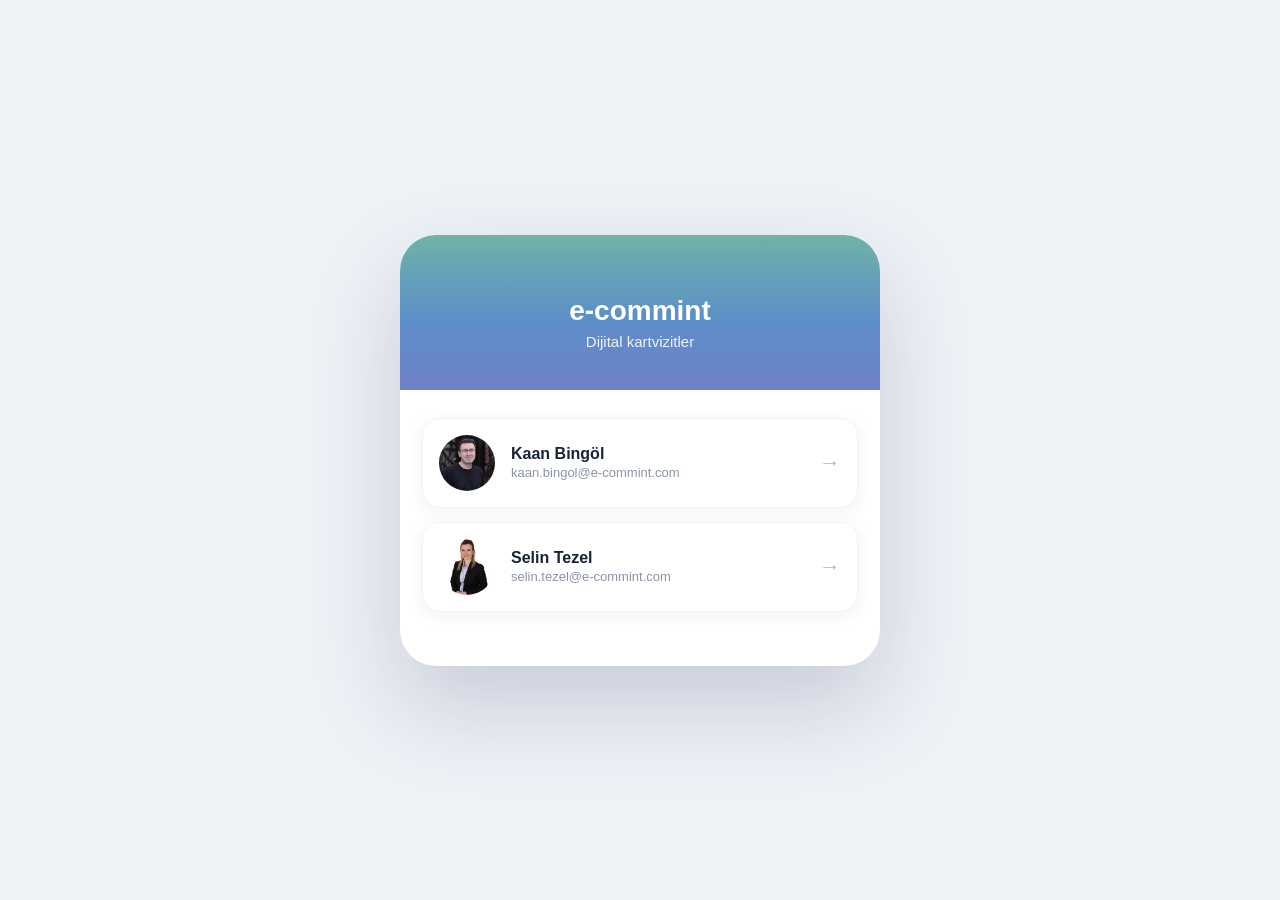
==== index.html @ f7a7f606 "first commit" ====
<!DOCTYPE html>
<html lang="tr">
<head>
  <meta charset="UTF-8" />
  <meta name="viewport" content="width=device-width, initial-scale=1.0" />
  <meta name="theme-color" content="#5d8fc8" />
  <title>e-commint vCard</title>
  <link rel="stylesheet" href="assets/style.css" />
  <style>
    .index-hero {
      padding: 60px 24px 40px;
      text-align: center;
      background: linear-gradient(180deg, #6fb3a8 0%, #5d8fc8 55%, #6f7fc8 100%);
      color: #ffffff;
    }
    .index-hero h1 {
      font-size: 28px;
      font-weight: 700;
      margin-bottom: 6px;
    }
    .index-hero p {
      opacity: 0.9;
      font-size: 15px;
    }
    .index-list {
      padding: 28px 22px 40px;
    }
    .person-card {
      display: flex;
      align-items: center;
      gap: 16px;
      padding: 16px;
      background: #ffffff;
      border-radius: 18px;
      box-shadow: 0 4px 18px rgba(20, 30, 70, 0.06);
      border: 1px solid #f0f2f7;
      margin-bottom: 14px;
      text-decoration: none;
      color: inherit;
      transition: transform 0.15s ease, box-shadow 0.15s ease;
    }
    @media (hover: hover) {
      .person-card:hover {
        transform: translateY(-2px);
        box-shadow: 0 8px 24px rgba(20, 30, 70, 0.1);
      }
    }
    .person-card img {
      width: 56px;
      height: 56px;
      border-radius: 50%;
      object-fit: cover;
      flex-shrink: 0;
    }
    .person-card .info-text { flex: 1; }
    .person-card .info-value { font-size: 16px; font-weight: 600; }
    .person-card .info-sub { font-size: 13px; color: #8a93a8; margin-top: 2px; }
  </style>
</head>
<body>
  <main class="card">
    <section class="index-hero">
      <h1>e-commint</h1>
      <p>Dijital kartvizitler</p>
    </section>
    <section class="index-list">
      <a class="person-card" href="kaanbingol/">
        <img src="public/kaan.jpeg" alt="Kaan Bingöl" />
        <div class="info-text">
          <div class="info-value">Kaan Bingöl</div>
          <div class="info-sub">kaan.bingol@e-commint.com</div>
        </div>
        <span class="arrow">→</span>
      </a>
      <a class="person-card" href="selintezel/">
        <img src="public/selin.jpeg" alt="Selin Tezel" />
        <div class="info-text">
          <div class="info-value">Selin Tezel</div>
          <div class="info-sub">selin.tezel@e-commint.com</div>
        </div>
        <span class="arrow">→</span>
      </a>
    </section>
  </main>
</body>
</html>
---- assets/style.css ----
* {
  margin: 0;
  padding: 0;
  box-sizing: border-box;
  -webkit-tap-highlight-color: transparent;
}

html, body {
  height: 100%;
}

body {
  font-family: -apple-system, BlinkMacSystemFont, "Segoe UI", Roboto, "Helvetica Neue", Arial, sans-serif;
  background: #eef1f6;
  color: #1a2236;
  display: flex;
  justify-content: center;
  min-height: 100vh;
  -webkit-font-smoothing: antialiased;
}

.card {
  width: 100%;
  max-width: 480px;
  background: #ffffff;
  position: relative;
  display: flex;
  flex-direction: column;
  min-height: 100vh;
  overflow: hidden;
  box-shadow: 0 30px 80px rgba(20, 30, 70, 0.08);
}

@media (min-width: 520px) {
  body {
    align-items: center;
    padding: 32px 16px;
  }
  .card {
    min-height: auto;
    border-radius: 36px;
    box-shadow: 0 40px 90px rgba(30, 40, 90, 0.18);
  }
}

.hero {
  position: relative;
  background: linear-gradient(180deg, #6fb3a8 0%, #5d8fc8 55%, #6f7fc8 100%);
  padding: 56px 24px 110px;
  text-align: center;
  color: #ffffff;
  overflow: hidden;
}

.hero::after {
  content: "";
  position: absolute;
  bottom: -1px;
  left: 0;
  right: 0;
  height: 70px;
  background: #ffffff;
  border-radius: 50% 50% 0 0 / 100% 100% 0 0;
  transform: scaleX(1.4);
}

.avatar {
  width: 150px;
  height: 150px;
  border-radius: 50%;
  border: 5px solid #ffffff;
  margin: 0 auto 24px;
  object-fit: cover;
  box-shadow: 0 10px 30px rgba(0, 0, 0, 0.15);
  position: relative;
  z-index: 1;
}

.name {
  font-size: 28px;
  font-weight: 700;
  letter-spacing: -0.5px;
  position: relative;
  z-index: 1;
}

.title {
  margin-top: 6px;
  font-size: 15px;
  font-weight: 500;
  opacity: 0.9;
  position: relative;
  z-index: 1;
}

.mail-badge {
  position: absolute;
  bottom: 36px;
  left: 50%;
  transform: translateX(-50%);
  width: 64px;
  height: 64px;
  border-radius: 18px;
  background: #ffffff;
  display: flex;
  align-items: center;
  justify-content: center;
  box-shadow: 0 12px 28px rgba(70, 100, 180, 0.25);
  z-index: 2;
}

.mail-badge svg {
  width: 28px;
  height: 28px;
  stroke: #5d6fc8;
}

.content {
  padding: 56px 22px 130px;
  flex: 1;
  background: #ffffff;
}

.info-card {
  background: #ffffff;
  border-radius: 18px;
  padding: 18px 18px;
  display: flex;
  align-items: center;
  gap: 16px;
  box-shadow: 0 4px 18px rgba(20, 30, 70, 0.06);
  border: 1px solid #f0f2f7;
  margin-bottom: 14px;
  text-decoration: none;
  color: inherit;
  transition: transform 0.15s ease, box-shadow 0.15s ease;
}

.info-card:active {
  transform: scale(0.98);
}

@media (hover: hover) {
  .info-card:hover {
    box-shadow: 0 8px 24px rgba(20, 30, 70, 0.1);
    transform: translateY(-2px);
  }
}

.icon-circle {
  width: 44px;
  height: 44px;
  border-radius: 50%;
  background: #f3f5fb;
  display: flex;
  align-items: center;
  justify-content: center;
  flex-shrink: 0;
}

.icon-circle svg {
  width: 22px;
  height: 22px;
}

.icon-circle.linkedin {
  background: #0a66c2;
}

.icon-circle.linkedin svg {
  fill: #ffffff;
}

.icon-circle.web {
  background: #eef1ff;
}

.icon-circle.web svg {
  stroke: #5d6fc8;
}

.icon-circle.mail svg {
  stroke: #5d6fc8;
}

.info-text {
  flex: 1;
  min-width: 0;
}

.info-label {
  font-size: 13px;
  color: #8a93a8;
  margin-bottom: 2px;
}

.info-value {
  font-size: 16px;
  font-weight: 600;
  color: #1a2236;
  white-space: nowrap;
  overflow: hidden;
  text-overflow: ellipsis;
}

.info-sub {
  font-size: 13px;
  color: #8a93a8;
  margin-top: 2px;
}

.arrow {
  color: #b6bdcc;
  font-size: 22px;
  flex-shrink: 0;
}

.section-title {
  font-size: 20px;
  font-weight: 700;
  margin: 26px 6px 14px;
  color: #1a2236;
}

.add-btn {
  position: fixed;
  bottom: 16px;
  left: 50%;
  transform: translateX(-50%);
  width: calc(100% - 32px);
  max-width: 448px;
  background: linear-gradient(135deg, #7a8ad6 0%, #5d6fc8 100%);
  color: #ffffff;
  border: none;
  border-radius: 18px;
  padding: 18px 24px;
  font-size: 17px;
  font-weight: 600;
  display: flex;
  align-items: center;
  justify-content: center;
  gap: 10px;
  cursor: pointer;
  box-shadow: 0 12px 30px rgba(93, 111, 200, 0.4);
  z-index: 10;
  font-family: inherit;
  transition: transform 0.15s ease, box-shadow 0.15s ease;
}

.add-btn:active {
  transform: translateX(-50%) scale(0.98);
}

@media (hover: hover) {
  .add-btn:hover {
    box-shadow: 0 16px 36px rgba(93, 111, 200, 0.5);
  }
}

.add-btn svg {
  width: 22px;
  height: 22px;
  stroke: #ffffff;
}

@media (min-width: 520px) {
  .add-btn {
    position: absolute;
    max-width: calc(480px - 32px);
  }
}
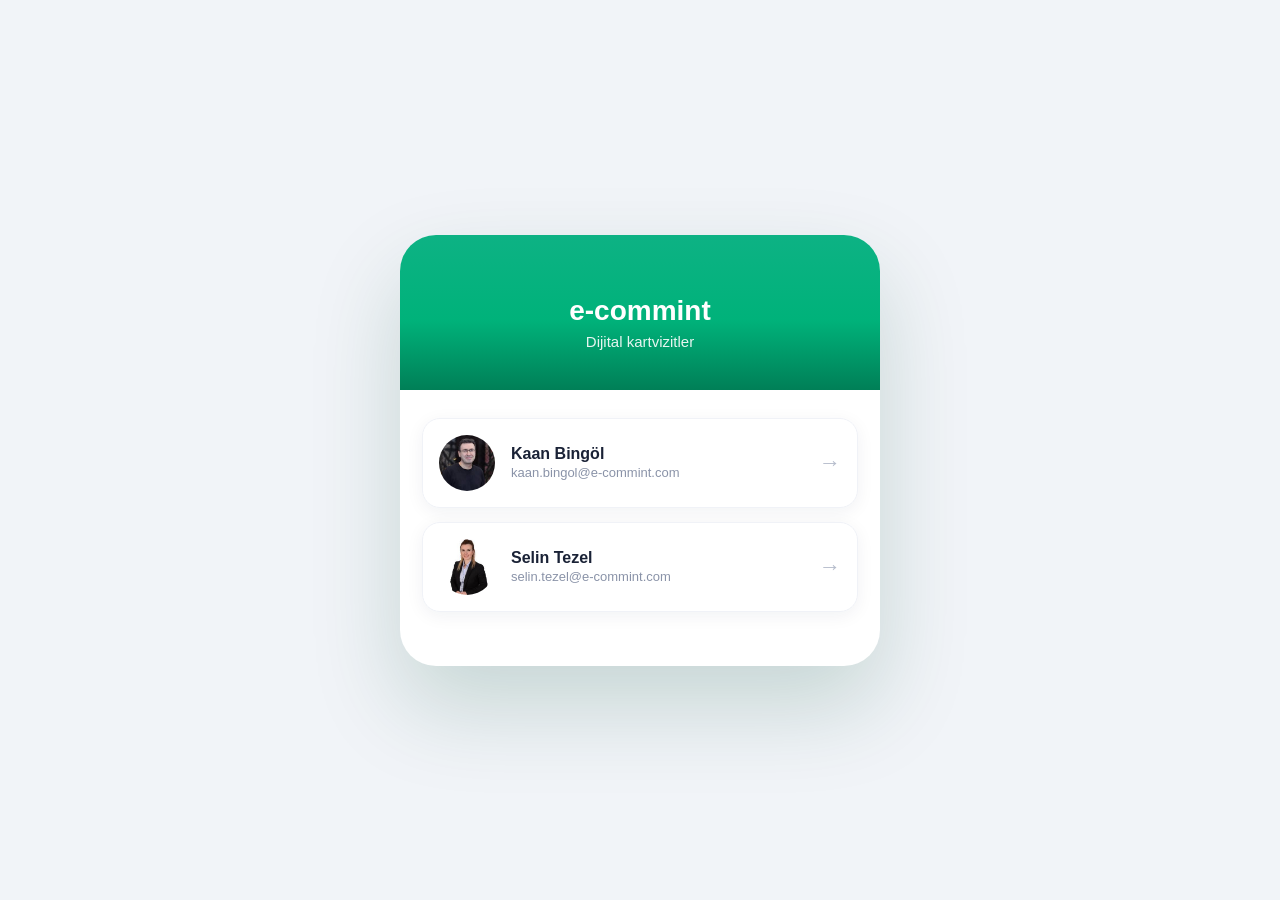
==== commit e48fe0b4: "refactor: update brand theme to mint green and refine UI layout components" ====
--- a/index.html
+++ b/index.html
@@ -3,14 +3,14 @@
 <head>
   <meta charset="UTF-8" />
   <meta name="viewport" content="width=device-width, initial-scale=1.0" />
-  <meta name="theme-color" content="#5d8fc8" />
+  <meta name="theme-color" content="#00b27a" />
   <title>e-commint vCard</title>
   <link rel="stylesheet" href="assets/style.css" />
   <style>
     .index-hero {
       padding: 60px 24px 40px;
       text-align: center;
-      background: linear-gradient(180deg, #6fb3a8 0%, #5d8fc8 55%, #6f7fc8 100%);
+      background: linear-gradient(180deg, #0db284 0%, #00b27a 55%, #007F57 100%);
       color: #ffffff;
     }
     .index-hero h1 {
--- a/assets/style.css
+++ b/assets/style.css
@@ -1,3 +1,14 @@
+:root {
+  --primary: #00b27a;
+  --accent: #0db284;
+  --dark-mint: #007F57;
+  --primary-soft: #e6f7f1;
+  --text: #1a2236;
+  --text-muted: #8a93a8;
+  --border: #eef1f7;
+  --bg: #f1f4f8;
+}
+
 * {
   margin: 0;
   padding: 0;
@@ -11,8 +22,8 @@
 
 body {
   font-family: -apple-system, BlinkMacSystemFont, "Segoe UI", Roboto, "Helvetica Neue", Arial, sans-serif;
-  background: #eef1f6;
-  color: #1a2236;
+  background: var(--bg);
+  color: var(--text);
   display: flex;
   justify-content: center;
   min-height: 100vh;
@@ -28,7 +39,7 @@
   flex-direction: column;
   min-height: 100vh;
   overflow: hidden;
-  box-shadow: 0 30px 80px rgba(20, 30, 70, 0.08);
+  box-shadow: 0 30px 80px rgba(0, 80, 50, 0.08);
 }
 
 @media (min-width: 520px) {
@@ -39,16 +50,19 @@
   .card {
     min-height: auto;
     border-radius: 36px;
-    box-shadow: 0 40px 90px rgba(30, 40, 90, 0.18);
+    box-shadow: 0 40px 90px rgba(0, 80, 50, 0.18);
   }
 }
 
 .hero {
   position: relative;
-  background: linear-gradient(180deg, #6fb3a8 0%, #5d8fc8 55%, #6f7fc8 100%);
-  padding: 56px 24px 110px;
+  background: linear-gradient(180deg, var(--accent) 0%, var(--primary) 55%, var(--dark-mint) 100%);
+  padding: 44px 24px 96px;
   text-align: center;
   color: #ffffff;
+  display: flex;
+  flex-direction: column;
+  align-items: center;
   overflow: hidden;
 }
 
@@ -56,48 +70,59 @@
   content: "";
   position: absolute;
   bottom: -1px;
-  left: 0;
-  right: 0;
-  height: 70px;
+  left: -8%;
+  right: -8%;
+  height: 36px;
   background: #ffffff;
   border-radius: 50% 50% 0 0 / 100% 100% 0 0;
-  transform: scaleX(1.4);
+  z-index: 0;
 }
 
 .avatar {
-  width: 150px;
-  height: 150px;
+  width: 130px;
+  height: 130px;
   border-radius: 50%;
-  border: 5px solid #ffffff;
-  margin: 0 auto 24px;
+  border: 4px solid #ffffff;
+  margin: 0 0 18px;
   object-fit: cover;
   box-shadow: 0 10px 30px rgba(0, 0, 0, 0.15);
   position: relative;
-  z-index: 1;
+  z-index: 2;
+  display: block;
 }
 
 .name {
-  font-size: 28px;
+  font-size: 26px;
   font-weight: 700;
   letter-spacing: -0.5px;
   position: relative;
-  z-index: 1;
+  z-index: 2;
+  line-height: 1.2;
+  color: #ffffff;
 }
 
 .title {
-  margin-top: 6px;
-  font-size: 15px;
+  margin-top: 4px;
+  font-size: 14px;
   font-weight: 500;
-  opacity: 0.9;
-  position: relative;
-  z-index: 1;
+  opacity: 0.92;
+  position: relative;
+  z-index: 2;
+  line-height: 1.3;
+  color: #ffffff;
+}
+
+.badge-row {
+  display: flex;
+  justify-content: center;
+  margin-top: -32px;
+  margin-bottom: 8px;
+  position: relative;
+  z-index: 5;
+  pointer-events: none;
 }
 
 .mail-badge {
-  position: absolute;
-  bottom: 36px;
-  left: 50%;
-  transform: translateX(-50%);
   width: 64px;
   height: 64px;
   border-radius: 18px;
@@ -105,18 +130,17 @@
   display: flex;
   align-items: center;
   justify-content: center;
-  box-shadow: 0 12px 28px rgba(70, 100, 180, 0.25);
-  z-index: 2;
+  box-shadow: 0 12px 28px rgba(0, 127, 87, 0.22);
 }
 
 .mail-badge svg {
   width: 28px;
   height: 28px;
-  stroke: #5d6fc8;
+  stroke: var(--primary);
 }
 
 .content {
-  padding: 56px 22px 130px;
+  padding: 12px 22px 130px;
   flex: 1;
   background: #ffffff;
 }
@@ -124,13 +148,13 @@
 .info-card {
   background: #ffffff;
   border-radius: 18px;
-  padding: 18px 18px;
-  display: flex;
-  align-items: center;
-  gap: 16px;
-  box-shadow: 0 4px 18px rgba(20, 30, 70, 0.06);
-  border: 1px solid #f0f2f7;
-  margin-bottom: 14px;
+  padding: 16px 18px;
+  display: flex;
+  align-items: center;
+  gap: 14px;
+  box-shadow: 0 4px 18px rgba(0, 80, 50, 0.06);
+  border: 1px solid var(--border);
+  margin-bottom: 12px;
   text-decoration: none;
   color: inherit;
   transition: transform 0.15s ease, box-shadow 0.15s ease;
@@ -142,7 +166,7 @@
 
 @media (hover: hover) {
   .info-card:hover {
-    box-shadow: 0 8px 24px rgba(20, 30, 70, 0.1);
+    box-shadow: 0 8px 24px rgba(0, 80, 50, 0.1);
     transform: translateY(-2px);
   }
 }
@@ -151,7 +175,7 @@
   width: 44px;
   height: 44px;
   border-radius: 50%;
-  background: #f3f5fb;
+  background: var(--primary-soft);
   display: flex;
   align-items: center;
   justify-content: center;
@@ -171,16 +195,12 @@
   fill: #ffffff;
 }
 
-.icon-circle.web {
-  background: #eef1ff;
-}
-
 .icon-circle.web svg {
-  stroke: #5d6fc8;
+  stroke: var(--primary);
 }
 
 .icon-circle.mail svg {
-  stroke: #5d6fc8;
+  stroke: var(--primary);
 }
 
 .info-text {
@@ -190,14 +210,14 @@
 
 .info-label {
   font-size: 13px;
-  color: #8a93a8;
+  color: var(--text-muted);
   margin-bottom: 2px;
 }
 
 .info-value {
-  font-size: 16px;
+  font-size: 15px;
   font-weight: 600;
-  color: #1a2236;
+  color: var(--text);
   white-space: nowrap;
   overflow: hidden;
   text-overflow: ellipsis;
@@ -205,21 +225,25 @@
 
 .info-sub {
   font-size: 13px;
-  color: #8a93a8;
+  color: var(--text-muted);
   margin-top: 2px;
+  white-space: nowrap;
+  overflow: hidden;
+  text-overflow: ellipsis;
 }
 
 .arrow {
   color: #b6bdcc;
   font-size: 22px;
   flex-shrink: 0;
+  line-height: 1;
 }
 
 .section-title {
-  font-size: 20px;
+  font-size: 18px;
   font-weight: 700;
-  margin: 26px 6px 14px;
-  color: #1a2236;
+  margin: 22px 6px 12px;
+  color: var(--text);
 }
 
 .add-btn {
@@ -229,19 +253,19 @@
   transform: translateX(-50%);
   width: calc(100% - 32px);
   max-width: 448px;
-  background: linear-gradient(135deg, #7a8ad6 0%, #5d6fc8 100%);
+  background: linear-gradient(135deg, var(--accent) 0%, var(--primary) 50%, var(--dark-mint) 100%);
   color: #ffffff;
   border: none;
   border-radius: 18px;
-  padding: 18px 24px;
-  font-size: 17px;
+  padding: 16px 24px;
+  font-size: 16px;
   font-weight: 600;
   display: flex;
   align-items: center;
   justify-content: center;
   gap: 10px;
   cursor: pointer;
-  box-shadow: 0 12px 30px rgba(93, 111, 200, 0.4);
+  box-shadow: 0 12px 30px rgba(0, 127, 87, 0.4);
   z-index: 10;
   font-family: inherit;
   transition: transform 0.15s ease, box-shadow 0.15s ease;
@@ -253,7 +277,7 @@
 
 @media (hover: hover) {
   .add-btn:hover {
-    box-shadow: 0 16px 36px rgba(93, 111, 200, 0.5);
+    box-shadow: 0 16px 36px rgba(0, 127, 87, 0.5);
   }
 }
 
@@ -269,3 +293,19 @@
     max-width: calc(480px - 32px);
   }
 }
+
+@media (min-width: 380px) {
+  .avatar {
+    width: 140px;
+    height: 140px;
+  }
+  .name {
+    font-size: 28px;
+  }
+  .hero {
+    padding: 48px 24px 100px;
+  }
+  .info-value {
+    font-size: 16px;
+  }
+}
